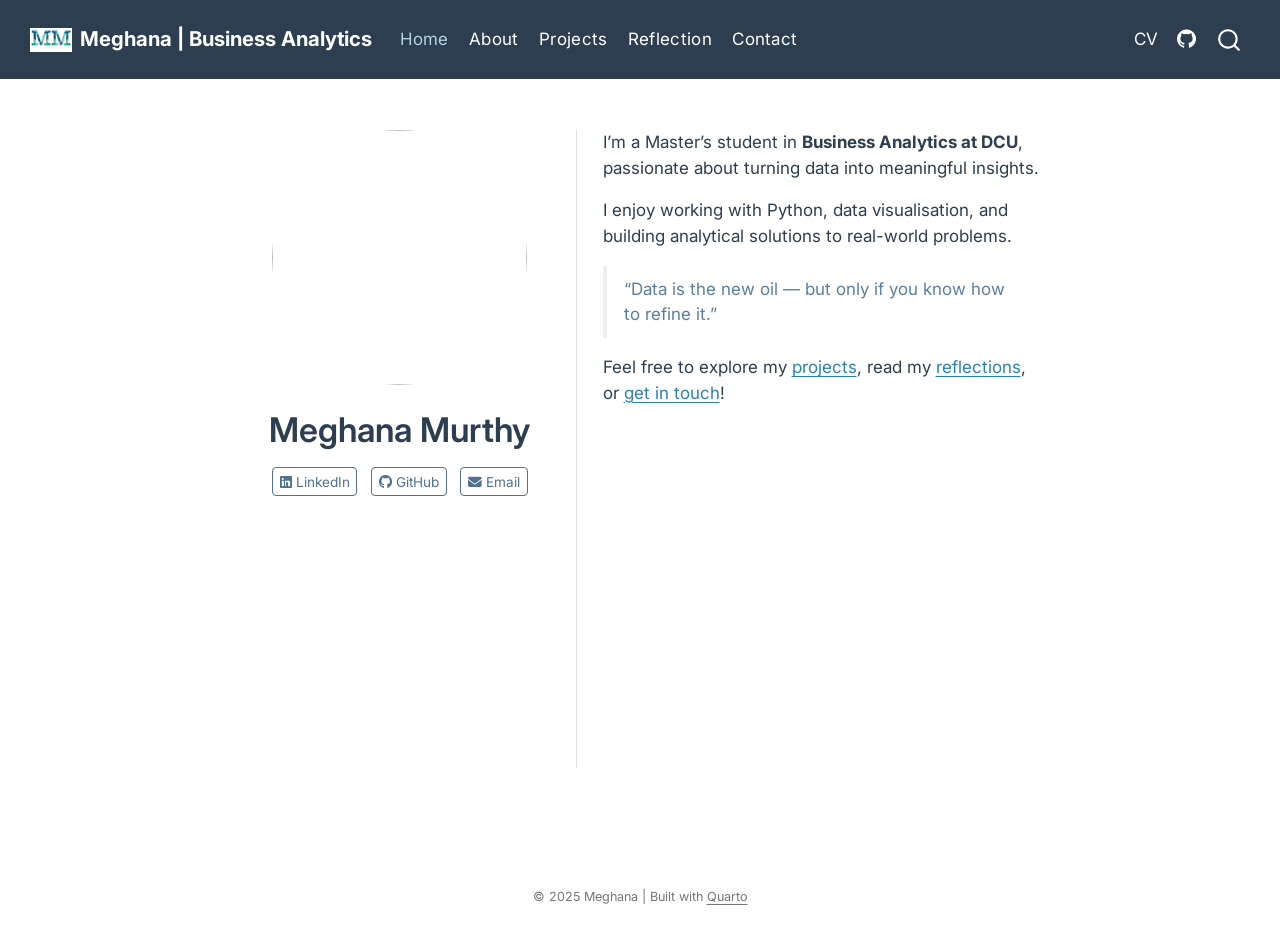
==== docs/index.html @ 77454683 "Initial commit: complete portfolio with all pages, projects, and styling" ====
<!DOCTYPE html>
<html xmlns="http://www.w3.org/1999/xhtml" lang="en" xml:lang="en"><head>

<meta charset="utf-8">
<meta name="generator" content="quarto-1.9.37">

<meta name="viewport" content="width=device-width, initial-scale=1.0, user-scalable=yes">


<title>Meghana Murthy – Meghana | Business Analytics</title>
<style>
/* Default styles provided by pandoc.
** See https://pandoc.org/MANUAL.html#variables-for-html for config info.
*/
code{white-space: pre-wrap;}
span.smallcaps{font-variant: small-caps;}
div.columns{display: flex; gap: min(4vw, 1.5em);}
div.column{flex: auto; overflow-x: auto;}
div.hanging-indent{margin-left: 1.5em; text-indent: -1.5em;}
ul.task-list{list-style: none;}
ul.task-list li input[type="checkbox"] {
  width: 0.8em;
  margin: 0 0.8em 0.2em -1em; /* quarto-specific, see https://github.com/quarto-dev/quarto-cli/issues/4556 */ 
  vertical-align: middle;
}
</style>


<script src="site_libs/quarto-nav/quarto-nav.js"></script>
<script src="site_libs/quarto-nav/headroom.min.js"></script>
<script src="site_libs/clipboard/clipboard.min.js"></script>
<script src="site_libs/quarto-search/autocomplete.umd.js"></script>
<script src="site_libs/quarto-search/fuse.min.js"></script>
<script src="site_libs/quarto-search/quarto-search.js"></script>
<meta name="quarto:offset" content="./">
<link href="./images/favicon.ico" rel="icon">
<script src="site_libs/quarto-html/quarto.js" type="module"></script>
<script src="site_libs/quarto-html/tabsets/tabsets.js" type="module"></script>
<script src="site_libs/quarto-html/popper.min.js"></script>
<script src="site_libs/quarto-html/tippy.umd.min.js"></script>
<link href="site_libs/quarto-html/tippy.css" rel="stylesheet">
<link href="site_libs/quarto-html/quarto-syntax-highlighting-7f8f88aac4f3542376d5c11b86a4c14d.css" rel="stylesheet" id="quarto-text-highlighting-styles">
<script src="site_libs/bootstrap/bootstrap.min.js"></script>
<link href="site_libs/bootstrap/bootstrap-icons.css" rel="stylesheet">
<link href="site_libs/bootstrap/bootstrap-043c8e33de3d40ff8c0d23d1499a5778.min.css" rel="stylesheet" append-hash="true" id="quarto-bootstrap" data-mode="light">
<link href="site_libs/quarto-contrib/fontawesome6-6.7.2/all.min.css" rel="stylesheet">
<link href="site_libs/quarto-contrib/fontawesome6-6.7.2/latex-fontsize.css" rel="stylesheet">
<script id="quarto-search-options" type="application/json">{
  "location": "navbar",
  "copy-button": false,
  "collapse-after": 3,
  "panel-placement": "end",
  "type": "overlay",
  "limit": 50,
  "keyboard-shortcut": [
    "f",
    "/",
    "s"
  ],
  "show-item-context": false,
  "language": {
    "search-no-results-text": "No results",
    "search-matching-documents-text": "matching documents",
    "search-copy-link-title": "Copy link to search",
    "search-hide-matches-text": "Hide additional matches",
    "search-more-match-text": "more match in this document",
    "search-more-matches-text": "more matches in this document",
    "search-clear-button-title": "Clear",
    "search-text-placeholder": "",
    "search-detached-cancel-button-title": "Cancel",
    "search-submit-button-title": "Submit",
    "search-label": "Search"
  }
}</script>


</head>

<body class="nav-fixed fullcontent quarto-light">

<div id="quarto-search-results"></div>
  <header id="quarto-header" class="headroom fixed-top">
    <nav class="navbar navbar-expand-lg " data-bs-theme="dark">
      <div class="navbar-container container-fluid">
      <div class="navbar-brand-container mx-auto">
    <a href="./index.html" class="navbar-brand navbar-brand-logo">
    <img src="./images/logo.png" alt="" class="navbar-logo light-content">
    <img src="./images/logo.png" alt="" class="navbar-logo dark-content">
    </a>
    <a class="navbar-brand" href="./index.html">
    <span class="navbar-title">Meghana | Business Analytics</span>
    </a>
  </div>
            <div id="quarto-search" class="" title="Search"></div>
          <button class="navbar-toggler" type="button" data-bs-toggle="collapse" data-bs-target="#navbarCollapse" aria-controls="navbarCollapse" role="menu" aria-expanded="false" aria-label="Toggle navigation" onclick="if (window.quartoToggleHeadroom) { window.quartoToggleHeadroom(); }">
  <span class="navbar-toggler-icon"></span>
</button>
          <div class="collapse navbar-collapse" id="navbarCollapse">
            <ul class="navbar-nav navbar-nav-scroll me-auto">
  <li class="nav-item">
    <a class="nav-link active" href="./index.html" aria-current="page"> 
<span class="menu-text">Home</span></a>
  </li>  
  <li class="nav-item">
    <a class="nav-link" href="./about.html"> 
<span class="menu-text">About</span></a>
  </li>  
  <li class="nav-item">
    <a class="nav-link" href="./projects/index.html"> 
<span class="menu-text">Projects</span></a>
  </li>  
  <li class="nav-item">
    <a class="nav-link" href="./reflection.html"> 
<span class="menu-text">Reflection</span></a>
  </li>  
  <li class="nav-item">
    <a class="nav-link" href="./contact.html"> 
<span class="menu-text">Contact</span></a>
  </li>  
</ul>
            <ul class="navbar-nav navbar-nav-scroll ms-auto">
  <li class="nav-item">
    <a class="nav-link" href="./cv/meghana-cv.pdf" target="_blank"> 
<span class="menu-text">CV</span></a>
  </li>  
  <li class="nav-item compact">
    <a class="nav-link" href="https://github.com/55megh" target="_blank"> <i class="bi bi-github" role="img">
</i> 
<span class="menu-text"></span></a>
  </li>  
</ul>
          </div> <!-- /navcollapse -->
            <div class="quarto-navbar-tools">
</div>
      </div> <!-- /container-fluid -->
    </nav>
</header>
<!-- content -->
<div id="quarto-content" class="quarto-container page-columns page-rows-contents page-layout-article page-navbar">
<!-- sidebar -->
<!-- margin-sidebar -->
    
<!-- main -->
<div class="quarto-about-trestles">
  <div class="about-entity">
    <img src="images/profile.jpg" class="about-image
  round " style="height: 15em; width: 15em;">
<header id="title-block-header" class="quarto-title-block default">
<div class="quarto-title">
<h1 class="title">Meghana Murthy</h1>
</div>
<div class="quarto-title-meta">
  </div>
</header>
    <div class="about-links">
  <a href="https://www.linkedin.com/in/meghana-v-murthy/" class="about-link" rel="" target="">
     <span class="about-link-text"><i class="fa-brands fa-linkedin" aria-label="linkedin"></i> LinkedIn</span>
  </a>
  <a href="https://github.com/55megh" class="about-link" rel="" target="">
     <span class="about-link-text"><i class="fa-brands fa-github" aria-label="github"></i> GitHub</span>
  </a>
  <a href="mailto:mvmeghana9@gmail.com" class="about-link" rel="" target="">
     <span class="about-link-text"><i class="fa-solid fa-envelope" aria-label="envelope"></i> Email</span>
  </a>
</div>
  </div>
  <div class="about-contents"><main class="content" id="quarto-document-content">
<p>I’m a Master’s student in <strong>Business Analytics at DCU</strong>, passionate about turning data into meaningful insights.</p>
<p>I enjoy working with Python, data visualisation, and building analytical solutions to real-world problems.</p>
<blockquote class="blockquote">
<p>“Data is the new oil — but only if you know how to refine it.”</p>
</blockquote>
<p>Feel free to explore my <a href="./projects/index.html">projects</a>, read my <a href="./reflection.html">reflections</a>, or <a href="./contact.html">get in touch</a>!</p>


</main></div>
</div>
 <!-- /main -->
<script id="quarto-html-after-body" type="application/javascript">
  window.document.addEventListener("DOMContentLoaded", function (event) {
    const isCodeAnnotation = (el) => {
      for (const clz of el.classList) {
        if (clz.startsWith('code-annotation-')) {                     
          return true;
        }
      }
      return false;
    }
    const onCopySuccess = function(e) {
      // button target
      const button = e.trigger;
      // don't keep focus
      button.blur();
      // flash "checked"
      button.classList.add('code-copy-button-checked');
      var currentTitle = button.getAttribute("title");
      button.setAttribute("title", "Copied!");
      let tooltip;
      if (window.bootstrap) {
        button.setAttribute("data-bs-toggle", "tooltip");
        button.setAttribute("data-bs-placement", "left");
        button.setAttribute("data-bs-title", "Copied!");
        tooltip = new bootstrap.Tooltip(button, 
          { trigger: "manual", 
            customClass: "code-copy-button-tooltip",
            offset: [0, -8]});
        tooltip.show();    
      }
      setTimeout(function() {
        if (tooltip) {
          tooltip.hide();
          button.removeAttribute("data-bs-title");
          button.removeAttribute("data-bs-toggle");
          button.removeAttribute("data-bs-placement");
        }
        button.setAttribute("title", currentTitle);
        button.classList.remove('code-copy-button-checked');
      }, 1000);
      // clear code selection
      e.clearSelection();
    }
    const getTextToCopy = function(trigger) {
      const outerScaffold = trigger.parentElement.cloneNode(true);
      const codeEl = outerScaffold.querySelector('code');
      for (const childEl of codeEl.children) {
        if (isCodeAnnotation(childEl)) {
          childEl.remove();
        }
      }
      return codeEl.innerText;
    }
    const clipboard = new window.ClipboardJS('.code-copy-button:not([data-in-quarto-modal])', {
      text: getTextToCopy
    });
    clipboard.on('success', onCopySuccess);
    if (window.document.getElementById('quarto-embedded-source-code-modal')) {
      const clipboardModal = new window.ClipboardJS('.code-copy-button[data-in-quarto-modal]', {
        text: getTextToCopy,
        container: window.document.getElementById('quarto-embedded-source-code-modal')
      });
      clipboardModal.on('success', onCopySuccess);
    }
      var localhostRegex = new RegExp(/^(?:http|https):\/\/localhost\:?[0-9]*\//);
      var mailtoRegex = new RegExp(/^mailto:/);
        var filterRegex = new RegExp('/' + window.location.host + '/');
      var isInternal = (href) => {
          return filterRegex.test(href) || localhostRegex.test(href) || mailtoRegex.test(href);
      }
      // Inspect non-navigation links and adorn them if external
     var links = window.document.querySelectorAll('a[href]:not(.nav-link):not(.navbar-brand):not(.toc-action):not(.sidebar-link):not(.sidebar-item-toggle):not(.pagination-link):not(.no-external):not([aria-hidden]):not(.dropdown-item):not(.quarto-navigation-tool):not(.about-link)');
      for (var i=0; i<links.length; i++) {
        const link = links[i];
        if (!isInternal(link.href)) {
          // undo the damage that might have been done by quarto-nav.js in the case of
          // links that we want to consider external
          if (link.dataset.originalHref !== undefined) {
            link.href = link.dataset.originalHref;
          }
        }
      }
    function tippyHover(el, contentFn, onTriggerFn, onUntriggerFn) {
      const config = {
        allowHTML: true,
        maxWidth: 500,
        delay: 100,
        arrow: false,
        appendTo: function(el) {
            return el.parentElement;
        },
        interactive: true,
        interactiveBorder: 10,
        theme: 'quarto',
        placement: 'bottom-start',
      };
      if (contentFn) {
        config.content = contentFn;
      }
      if (onTriggerFn) {
        config.onTrigger = onTriggerFn;
      }
      if (onUntriggerFn) {
        config.onUntrigger = onUntriggerFn;
      }
      window.tippy(el, config); 
    }
    const noterefs = window.document.querySelectorAll('a[role="doc-noteref"]');
    for (var i=0; i<noterefs.length; i++) {
      const ref = noterefs[i];
      tippyHover(ref, function() {
        // use id or data attribute instead here
        let href = ref.getAttribute('data-footnote-href') || ref.getAttribute('href');
        try { href = new URL(href).hash; } catch {}
        const id = href.replace(/^#\/?/, "");
        const note = window.document.getElementById(id);
        if (note) {
          return note.innerHTML;
        } else {
          return "";
        }
      });
    }
    const xrefs = window.document.querySelectorAll('a.quarto-xref');
    const processXRef = (id, note) => {
      // Strip column container classes
      const stripColumnClz = (el) => {
        el.classList.remove("page-full", "page-columns");
        if (el.children) {
          for (const child of el.children) {
            stripColumnClz(child);
          }
        }
      }
      stripColumnClz(note)
      if (id === null || id.startsWith('sec-')) {
        // Special case sections, only their first couple elements
        const container = document.createElement("div");
        if (note.children && note.children.length > 2) {
          container.appendChild(note.children[0].cloneNode(true));
          for (let i = 1; i < note.children.length; i++) {
            const child = note.children[i];
            if (child.tagName === "P" && child.innerText === "") {
              continue;
            } else {
              container.appendChild(child.cloneNode(true));
              break;
            }
          }
          if (window.Quarto?.typesetMath) {
            window.Quarto.typesetMath(container);
          }
          return container.innerHTML
        } else {
          if (window.Quarto?.typesetMath) {
            window.Quarto.typesetMath(note);
          }
          return note.innerHTML;
        }
      } else {
        // Remove any anchor links if they are present
        const anchorLink = note.querySelector('a.anchorjs-link');
        if (anchorLink) {
          anchorLink.remove();
        }
        if (window.Quarto?.typesetMath) {
          window.Quarto.typesetMath(note);
        }
        if (note.classList.contains("callout")) {
          return note.outerHTML;
        } else {
          return note.innerHTML;
        }
      }
    }
    for (var i=0; i<xrefs.length; i++) {
      const xref = xrefs[i];
      tippyHover(xref, undefined, function(instance) {
        instance.disable();
        let url = xref.getAttribute('href');
        let hash = undefined; 
        if (url.startsWith('#')) {
          hash = url;
        } else {
          try { hash = new URL(url).hash; } catch {}
        }
        if (hash) {
          const id = hash.replace(/^#\/?/, "");
          const note = window.document.getElementById(id);
          if (note !== null) {
            try {
              const html = processXRef(id, note.cloneNode(true));
              instance.setContent(html);
            } finally {
              instance.enable();
              instance.show();
            }
          } else {
            // See if we can fetch this
            fetch(url.split('#')[0])
            .then(res => res.text())
            .then(html => {
              const parser = new DOMParser();
              const htmlDoc = parser.parseFromString(html, "text/html");
              const note = htmlDoc.getElementById(id);
              if (note !== null) {
                const html = processXRef(id, note);
                instance.setContent(html);
              } 
            }).finally(() => {
              instance.enable();
              instance.show();
            });
          }
        } else {
          // See if we can fetch a full url (with no hash to target)
          // This is a special case and we should probably do some content thinning / targeting
          fetch(url)
          .then(res => res.text())
          .then(html => {
            const parser = new DOMParser();
            const htmlDoc = parser.parseFromString(html, "text/html");
            const note = htmlDoc.querySelector('main.content');
            if (note !== null) {
              // This should only happen for chapter cross references
              // (since there is no id in the URL)
              // remove the first header
              if (note.children.length > 0 && note.children[0].tagName === "HEADER") {
                note.children[0].remove();
              }
              const html = processXRef(null, note);
              instance.setContent(html);
            } 
          }).finally(() => {
            instance.enable();
            instance.show();
          });
        }
      }, function(instance) {
      });
    }
        let selectedAnnoteEl;
        const selectorForAnnotation = ( cell, annotation) => {
          let cellAttr = 'data-code-cell="' + cell + '"';
          let lineAttr = 'data-code-annotation="' +  annotation + '"';
          const selector = 'span[' + cellAttr + '][' + lineAttr + ']';
          return selector;
        }
        const selectCodeLines = (annoteEl) => {
          const doc = window.document;
          const targetCell = annoteEl.getAttribute("data-target-cell");
          const targetAnnotation = annoteEl.getAttribute("data-target-annotation");
          const annoteSpan = window.document.querySelector(selectorForAnnotation(targetCell, targetAnnotation));
          const lines = annoteSpan.getAttribute("data-code-lines").split(",");
          const lineIds = lines.map((line) => {
            return targetCell + "-" + line;
          })
          let top = null;
          let height = null;
          let parent = null;
          if (lineIds.length > 0) {
              //compute the position of the single el (top and bottom and make a div)
              const el = window.document.getElementById(lineIds[0]);
              top = el.offsetTop;
              height = el.offsetHeight;
              parent = el.parentElement.parentElement;
            if (lineIds.length > 1) {
              const lastEl = window.document.getElementById(lineIds[lineIds.length - 1]);
              const bottom = lastEl.offsetTop + lastEl.offsetHeight;
              height = bottom - top;
            }
            if (top !== null && height !== null && parent !== null) {
              // cook up a div (if necessary) and position it 
              let div = window.document.getElementById("code-annotation-line-highlight");
              if (div === null) {
                div = window.document.createElement("div");
                div.setAttribute("id", "code-annotation-line-highlight");
                div.style.position = 'absolute';
                parent.appendChild(div);
              }
              div.style.top = top - 2 + "px";
              div.style.height = height + 4 + "px";
              div.style.left = 0;
              let gutterDiv = window.document.getElementById("code-annotation-line-highlight-gutter");
              if (gutterDiv === null) {
                gutterDiv = window.document.createElement("div");
                gutterDiv.setAttribute("id", "code-annotation-line-highlight-gutter");
                gutterDiv.style.position = 'absolute';
                const codeCell = window.document.getElementById(targetCell);
                const gutter = codeCell.querySelector('.code-annotation-gutter');
                gutter.appendChild(gutterDiv);
              }
              gutterDiv.style.top = top - 2 + "px";
              gutterDiv.style.height = height + 4 + "px";
            }
            selectedAnnoteEl = annoteEl;
          }
        };
        const unselectCodeLines = () => {
          const elementsIds = ["code-annotation-line-highlight", "code-annotation-line-highlight-gutter"];
          elementsIds.forEach((elId) => {
            const div = window.document.getElementById(elId);
            if (div) {
              div.remove();
            }
          });
          selectedAnnoteEl = undefined;
        };
          // Handle positioning of the toggle
      window.addEventListener(
        "resize",
        throttle(() => {
          elRect = undefined;
          if (selectedAnnoteEl) {
            selectCodeLines(selectedAnnoteEl);
          }
        }, 10)
      );
      function throttle(fn, ms) {
      let throttle = false;
      let timer;
        return (...args) => {
          if(!throttle) { // first call gets through
              fn.apply(this, args);
              throttle = true;
          } else { // all the others get throttled
              if(timer) clearTimeout(timer); // cancel #2
              timer = setTimeout(() => {
                fn.apply(this, args);
                timer = throttle = false;
              }, ms);
          }
        };
      }
        // Attach click handler to the DT
        const annoteDls = window.document.querySelectorAll('dt[data-target-cell]');
        for (const annoteDlNode of annoteDls) {
          annoteDlNode.addEventListener('click', (event) => {
            const clickedEl = event.target;
            if (clickedEl !== selectedAnnoteEl) {
              unselectCodeLines();
              const activeEl = window.document.querySelector('dt[data-target-cell].code-annotation-active');
              if (activeEl) {
                activeEl.classList.remove('code-annotation-active');
              }
              selectCodeLines(clickedEl);
              clickedEl.classList.add('code-annotation-active');
            } else {
              // Unselect the line
              unselectCodeLines();
              clickedEl.classList.remove('code-annotation-active');
            }
          });
        }
    const findCites = (el) => {
      const parentEl = el.parentElement;
      if (parentEl) {
        const cites = parentEl.dataset.cites;
        if (cites) {
          return {
            el,
            cites: cites.split(' ')
          };
        } else {
          return findCites(el.parentElement)
        }
      } else {
        return undefined;
      }
    };
    var bibliorefs = window.document.querySelectorAll('a[role="doc-biblioref"]');
    for (var i=0; i<bibliorefs.length; i++) {
      const ref = bibliorefs[i];
      const citeInfo = findCites(ref);
      if (citeInfo) {
        tippyHover(citeInfo.el, function() {
          var popup = window.document.createElement('div');
          citeInfo.cites.forEach(function(cite) {
            var citeDiv = window.document.createElement('div');
            citeDiv.classList.add('hanging-indent');
            citeDiv.classList.add('csl-entry');
            var biblioDiv = window.document.getElementById('ref-' + cite);
            if (biblioDiv) {
              citeDiv.innerHTML = biblioDiv.innerHTML;
            }
            popup.appendChild(citeDiv);
          });
          return popup.innerHTML;
        });
      }
    }
  });
  </script>
</div> <!-- /content -->
<footer class="footer">
  <div class="nav-footer">
    <div class="nav-footer-left">
      &nbsp;
    </div>   
    <div class="nav-footer-center">
<p>© 2025 Meghana | Built with <a href="https://quarto.org">Quarto</a></p>
</div>
    <div class="nav-footer-right">
      &nbsp;
    </div>
  </div>
</footer>




</body></html>
---- docs/site_libs/quarto-html/tippy.css ----
.tippy-box[data-animation=fade][data-state=hidden]{opacity:0}[data-tippy-root]{max-width:calc(100vw - 10px)}.tippy-box{position:relative;background-color:#333;color:#fff;border-radius:4px;font-size:14px;line-height:1.4;white-space:normal;outline:0;transition-property:transform,visibility,opacity}.tippy-box[data-placement^=top]>.tippy-arrow{bottom:0}.tippy-box[data-placement^=top]>.tippy-arrow:before{bottom:-7px;left:0;border-width:8px 8px 0;border-top-color:initial;transform-origin:center top}.tippy-box[data-placement^=bottom]>.tippy-arrow{top:0}.tippy-box[data-placement^=bottom]>.tippy-arrow:before{top:-7px;left:0;border-width:0 8px 8px;border-bottom-color:initial;transform-origin:center bottom}.tippy-box[data-placement^=left]>.tippy-arrow{right:0}.tippy-box[data-placement^=left]>.tippy-arrow:before{border-width:8px 0 8px 8px;border-left-color:initial;right:-7px;transform-origin:center left}.tippy-box[data-placement^=right]>.tippy-arrow{left:0}.tippy-box[data-placement^=right]>.tippy-arrow:before{left:-7px;border-width:8px 8px 8px 0;border-right-color:initial;transform-origin:center right}.tippy-box[data-inertia][data-state=visible]{transition-timing-function:cubic-bezier(.54,1.5,.38,1.11)}.tippy-arrow{width:16px;height:16px;color:#333}.tippy-arrow:before{content:"";position:absolute;border-color:transparent;border-style:solid}.tippy-content{position:relative;padding:5px 9px;z-index:1}
---- docs/site_libs/quarto-contrib/fontawesome6-6.7.2/latex-fontsize.css ----
.fa-tiny {
  font-size: 0.5em;
}
.fa-scriptsize {
  font-size: 0.7em;
}
.fa-footnotesize {
  font-size: 0.8em;
}
.fa-small {
  font-size: 0.9em;
}
.fa-normalsize {
  font-size: 1em;
}
.fa-large {
  font-size: 1.2em;
}
.fa-Large {
  font-size: 1.5em;
}
.fa-LARGE {
  font-size: 1.75em;
}
.fa-huge {
  font-size: 2em;
}
.fa-Huge {
  font-size: 2.5em;
}
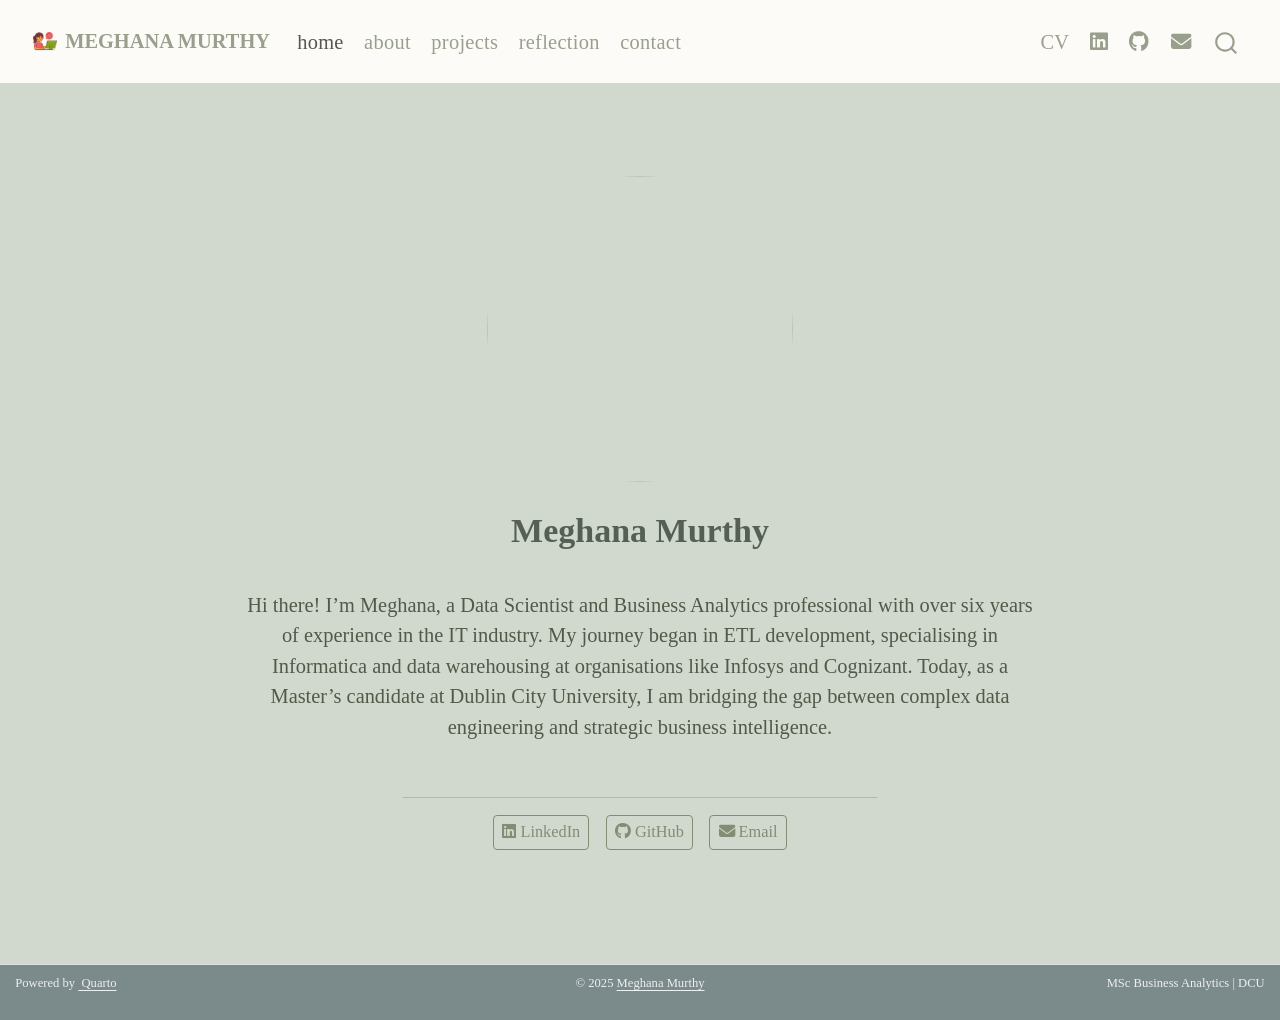
==== commit 71cf7d65: "Add personal reflection content and polish about page for submission" ====
--- a/docs/index.html
+++ b/docs/index.html
@@ -7,7 +7,7 @@
 <meta name="viewport" content="width=device-width, initial-scale=1.0, user-scalable=yes">
 
 
-<title>Meghana Murthy – Meghana | Business Analytics</title>
+<title>Meghana Murthy – MEGHANA MURTHY</title>
 <style>
 /* Default styles provided by pandoc.
 ** See https://pandoc.org/MANUAL.html#variables-for-html for config info.
@@ -39,10 +39,10 @@
 <script src="site_libs/quarto-html/popper.min.js"></script>
 <script src="site_libs/quarto-html/tippy.umd.min.js"></script>
 <link href="site_libs/quarto-html/tippy.css" rel="stylesheet">
-<link href="site_libs/quarto-html/quarto-syntax-highlighting-7f8f88aac4f3542376d5c11b86a4c14d.css" rel="stylesheet" id="quarto-text-highlighting-styles">
+<link href="site_libs/quarto-html/quarto-syntax-highlighting-acf12a64177840b8d86f2d4f01b2e9fb.css" rel="stylesheet" id="quarto-text-highlighting-styles">
 <script src="site_libs/bootstrap/bootstrap.min.js"></script>
 <link href="site_libs/bootstrap/bootstrap-icons.css" rel="stylesheet">
-<link href="site_libs/bootstrap/bootstrap-043c8e33de3d40ff8c0d23d1499a5778.min.css" rel="stylesheet" append-hash="true" id="quarto-bootstrap" data-mode="light">
+<link href="site_libs/bootstrap/bootstrap-42da3ec78090528bdaabc72ccdeb7944.min.css" rel="stylesheet" append-hash="true" id="quarto-bootstrap" data-mode="light">
 <link href="site_libs/quarto-contrib/fontawesome6-6.7.2/all.min.css" rel="stylesheet">
 <link href="site_libs/quarto-contrib/fontawesome6-6.7.2/latex-fontsize.css" rel="stylesheet">
 <script id="quarto-search-options" type="application/json">{
@@ -74,6 +74,8 @@
 }</script>
 
 
+<meta property="og:title" content="Meghana Murthy – MEGHANA MURTHY">
+<meta property="og:site_name" content="MEGHANA MURTHY">
 </head>
 
 <body class="nav-fixed fullcontent quarto-light">
@@ -84,11 +86,11 @@
       <div class="navbar-container container-fluid">
       <div class="navbar-brand-container mx-auto">
     <a href="./index.html" class="navbar-brand navbar-brand-logo">
-    <img src="./images/logo.png" alt="" class="navbar-logo light-content">
-    <img src="./images/logo.png" alt="" class="navbar-logo dark-content">
+    <img src="./images/logo.png" alt="Meghana Murthy logo" class="navbar-logo light-content">
+    <img src="./images/logo.png" alt="Meghana Murthy logo" class="navbar-logo dark-content">
     </a>
     <a class="navbar-brand" href="./index.html">
-    <span class="navbar-title">Meghana | Business Analytics</span>
+    <span class="navbar-title">MEGHANA MURTHY</span>
     </a>
   </div>
             <div id="quarto-search" class="" title="Search"></div>
@@ -99,23 +101,23 @@
             <ul class="navbar-nav navbar-nav-scroll me-auto">
   <li class="nav-item">
     <a class="nav-link active" href="./index.html" aria-current="page"> 
-<span class="menu-text">Home</span></a>
+<span class="menu-text">home</span></a>
   </li>  
   <li class="nav-item">
     <a class="nav-link" href="./about.html"> 
-<span class="menu-text">About</span></a>
+<span class="menu-text">about</span></a>
   </li>  
   <li class="nav-item">
     <a class="nav-link" href="./projects/index.html"> 
-<span class="menu-text">Projects</span></a>
+<span class="menu-text">projects</span></a>
   </li>  
   <li class="nav-item">
     <a class="nav-link" href="./reflection.html"> 
-<span class="menu-text">Reflection</span></a>
+<span class="menu-text">reflection</span></a>
   </li>  
   <li class="nav-item">
     <a class="nav-link" href="./contact.html"> 
-<span class="menu-text">Contact</span></a>
+<span class="menu-text">contact</span></a>
   </li>  
 </ul>
             <ul class="navbar-nav navbar-nav-scroll ms-auto">
@@ -123,10 +125,17 @@
     <a class="nav-link" href="./cv/meghana-cv.pdf" target="_blank"> 
 <span class="menu-text">CV</span></a>
   </li>  
-  <li class="nav-item compact">
-    <a class="nav-link" href="https://github.com/55megh" target="_blank"> <i class="bi bi-github" role="img">
-</i> 
-<span class="menu-text"></span></a>
+  <li class="nav-item">
+    <a class="nav-link" href="https://www.linkedin.com/in/meghana-v-murthy/" target="_blank"> 
+<span class="menu-text"><i class="fa-brands fa-linkedin" aria-label="linkedin"></i></span></a>
+  </li>  
+  <li class="nav-item">
+    <a class="nav-link" href="https://github.com/55megh" target="_blank"> 
+<span class="menu-text"><i class="fa-brands fa-github" aria-label="github"></i></span></a>
+  </li>  
+  <li class="nav-item">
+    <a class="nav-link" href="mailto:mvmeghana9@gmail.com"> 
+<span class="menu-text"><i class="fa-solid fa-envelope" aria-label="envelope"></i></span></a>
   </li>  
 </ul>
           </div> <!-- /navcollapse -->
@@ -141,39 +150,34 @@
 <!-- margin-sidebar -->
     
 <!-- main -->
-<div class="quarto-about-trestles">
-  <div class="about-entity">
-    <img src="images/profile.jpg" class="about-image
+<div class="quarto-about-jolla">
+  <img src="images/profile.jpg" class="about-image
   round " style="height: 15em; width: 15em;">
-<header id="title-block-header" class="quarto-title-block default">
+ <header id="title-block-header" class="quarto-title-block default">
 <div class="quarto-title">
 <h1 class="title">Meghana Murthy</h1>
 </div>
 <div class="quarto-title-meta">
   </div>
-</header>
-    <div class="about-links">
-  <a href="https://www.linkedin.com/in/meghana-v-murthy/" class="about-link" rel="" target="">
+</header><main class="content" id="quarto-document-content">
+<div id="bio">
+<p>Hi there! I’m Meghana, a Data Scientist and Business Analytics professional with over six years of experience in the IT industry. My journey began in ETL development, specialising in Informatica and data warehousing at organisations like Infosys and Cognizant. Today, as a Master’s candidate at Dublin City University, I am bridging the gap between complex data engineering and strategic business intelligence.</p>
+</div>
+
+
+<a onclick="window.scrollTo(0, 0); return false;" role="button" id="quarto-back-to-top"><i class="bi bi-arrow-up"></i> Back to top</a></main> 
+  <hr class="about-sep">
+   <div class="about-links">
+  <a href="https://www.linkedin.com/in/meghana-v-murthy/" class="about-link" rel="" target="_blank">
      <span class="about-link-text"><i class="fa-brands fa-linkedin" aria-label="linkedin"></i> LinkedIn</span>
   </a>
-  <a href="https://github.com/55megh" class="about-link" rel="" target="">
+  <a href="https://github.com/55megh" class="about-link" rel="" target="_blank">
      <span class="about-link-text"><i class="fa-brands fa-github" aria-label="github"></i> GitHub</span>
   </a>
   <a href="mailto:mvmeghana9@gmail.com" class="about-link" rel="" target="">
      <span class="about-link-text"><i class="fa-solid fa-envelope" aria-label="envelope"></i> Email</span>
   </a>
 </div>
-  </div>
-  <div class="about-contents"><main class="content" id="quarto-document-content">
-<p>I’m a Master’s student in <strong>Business Analytics at DCU</strong>, passionate about turning data into meaningful insights.</p>
-<p>I enjoy working with Python, data visualisation, and building analytical solutions to real-world problems.</p>
-<blockquote class="blockquote">
-<p>“Data is the new oil — but only if you know how to refine it.”</p>
-</blockquote>
-<p>Feel free to explore my <a href="./projects/index.html">projects</a>, read my <a href="./reflection.html">reflections</a>, or <a href="./contact.html">get in touch</a>!</p>
-
-
-</main></div>
 </div>
  <!-- /main -->
 <script id="quarto-html-after-body" type="application/javascript">
@@ -242,7 +246,7 @@
     }
       var localhostRegex = new RegExp(/^(?:http|https):\/\/localhost\:?[0-9]*\//);
       var mailtoRegex = new RegExp(/^mailto:/);
-        var filterRegex = new RegExp('/' + window.location.host + '/');
+        var filterRegex = new RegExp("https:\/\/55megh\.github\.io\/my-portfolio");
       var isInternal = (href) => {
           return filterRegex.test(href) || localhostRegex.test(href) || mailtoRegex.test(href);
       }
@@ -256,6 +260,11 @@
           if (link.dataset.originalHref !== undefined) {
             link.href = link.dataset.originalHref;
           }
+            // target, if specified
+            link.setAttribute("target", "_blank");
+            if (link.getAttribute("rel") === null) {
+              link.setAttribute("rel", "noopener");
+            }
         }
       }
     function tippyHover(el, contentFn, onTriggerFn, onUntriggerFn) {
@@ -573,14 +582,14 @@
 <footer class="footer">
   <div class="nav-footer">
     <div class="nav-footer-left">
-      &nbsp;
-    </div>   
+<p>Powered by <a href="https://quarto.org" target="_blank"><i class="fa-brands fa-quarto" aria-label="quarto"></i> Quarto</a></p>
+</div>   
     <div class="nav-footer-center">
-<p>© 2025 Meghana | Built with <a href="https://quarto.org">Quarto</a></p>
+<p>© 2025 <a href="https://55megh.github.io/my-portfolio" target="_blank">Meghana Murthy</a></p>
 </div>
     <div class="nav-footer-right">
-      &nbsp;
-    </div>
+<p>MSc Business Analytics | DCU</p>
+</div>
   </div>
 </footer>
 
--- a/docs/site_libs/quarto-html/quarto-syntax-highlighting-acf12a64177840b8d86f2d4f01b2e9fb.css
+++ b/docs/site_libs/quarto-html/quarto-syntax-highlighting-acf12a64177840b8d86f2d4f01b2e9fb.css
@@ -0,0 +1,210 @@
+/* quarto syntax highlight colors */
+:root {
+  --quarto-hl-al-color: #ff5555;
+  --quarto-hl-an-color: #6a737d;
+  --quarto-hl-at-color: #d73a49;
+  --quarto-hl-bn-color: #005cc5;
+  --quarto-hl-bu-color: #d73a49;
+  --quarto-hl-ch-color: #032f62;
+  --quarto-hl-co-color: #6a737d;
+  --quarto-hl-cv-color: #6a737d;
+  --quarto-hl-cn-color: #005cc5;
+  --quarto-hl-cf-color: #d73a49;
+  --quarto-hl-dt-color: #d73a49;
+  --quarto-hl-dv-color: #005cc5;
+  --quarto-hl-do-color: #6a737d;
+  --quarto-hl-er-color: #ff5555;
+  --quarto-hl-ex-color: #d73a49;
+  --quarto-hl-fl-color: #005cc5;
+  --quarto-hl-fu-color: #6f42c1;
+  --quarto-hl-im-color: #032f62;
+  --quarto-hl-in-color: #6a737d;
+  --quarto-hl-kw-color: #d73a49;
+  --quarto-hl-op-color: #24292e;
+  --quarto-hl-pp-color: #d73a49;
+  --quarto-hl-re-color: #6a737d;
+  --quarto-hl-sc-color: #005cc5;
+  --quarto-hl-ss-color: #032f62;
+  --quarto-hl-st-color: #032f62;
+  --quarto-hl-va-color: #e36209;
+  --quarto-hl-vs-color: #032f62;
+  --quarto-hl-wa-color: #ff5555;
+}
+
+/* other quarto variables */
+:root {
+  --quarto-font-monospace: SFMono-Regular, Menlo, Monaco, Consolas, "Liberation Mono", "Courier New", monospace;
+}
+
+/* syntax highlight based on Pandoc's rules */
+pre > code.sourceCode > span {
+  color: #24292e;
+}
+
+code.sourceCode > span {
+  color: #24292e;
+}
+
+div.sourceCode,
+div.sourceCode pre.sourceCode {
+  color: #24292e;
+}
+
+/* Normal */
+code span {
+  color: #24292e;
+}
+
+/* Alert */
+code span.al {
+  font-weight: bold;
+  color: #ff5555;
+}
+
+/* Annotation */
+code span.an {
+  color: #6a737d;
+}
+
+/* Attribute */
+code span.at {
+  color: #d73a49;
+}
+
+/* BaseN */
+code span.bn {
+  color: #005cc5;
+}
+
+/* BuiltIn */
+code span.bu {
+  color: #d73a49;
+}
+
+/* ControlFlow */
+code span.cf {
+  color: #d73a49;
+}
+
+/* Char */
+code span.ch {
+  color: #032f62;
+}
+
+/* Constant */
+code span.cn {
+  color: #005cc5;
+}
+
+/* Comment */
+code span.co {
+  color: #6a737d;
+}
+
+/* CommentVar */
+code span.cv {
+  color: #6a737d;
+}
+
+/* Documentation */
+code span.do {
+  color: #6a737d;
+}
+
+/* DataType */
+code span.dt {
+  color: #d73a49;
+}
+
+/* DecVal */
+code span.dv {
+  color: #005cc5;
+}
+
+/* Error */
+code span.er {
+  color: #ff5555;
+  text-decoration: underline;
+}
+
+/* Extension */
+code span.ex {
+  font-weight: bold;
+  color: #d73a49;
+}
+
+/* Float */
+code span.fl {
+  color: #005cc5;
+}
+
+/* Function */
+code span.fu {
+  color: #6f42c1;
+}
+
+/* Import */
+code span.im {
+  color: #032f62;
+}
+
+/* Information */
+code span.in {
+  color: #6a737d;
+}
+
+/* Keyword */
+code span.kw {
+  color: #d73a49;
+}
+
+/* Operator */
+code span.op {
+  color: #24292e;
+}
+
+/* Preprocessor */
+code span.pp {
+  color: #d73a49;
+}
+
+/* RegionMarker */
+code span.re {
+  color: #6a737d;
+}
+
+/* SpecialChar */
+code span.sc {
+  color: #005cc5;
+}
+
+/* SpecialString */
+code span.ss {
+  color: #032f62;
+}
+
+/* String */
+code span.st {
+  color: #032f62;
+}
+
+/* Variable */
+code span.va {
+  color: #e36209;
+}
+
+/* VerbatimString */
+code span.vs {
+  color: #032f62;
+}
+
+/* Warning */
+code span.wa {
+  color: #ff5555;
+}
+
+.prevent-inlining {
+  content: "</";
+}
+
+/*# sourceMappingURL=e41d78b1f7017e44483b7fefd7a010af.css.map */
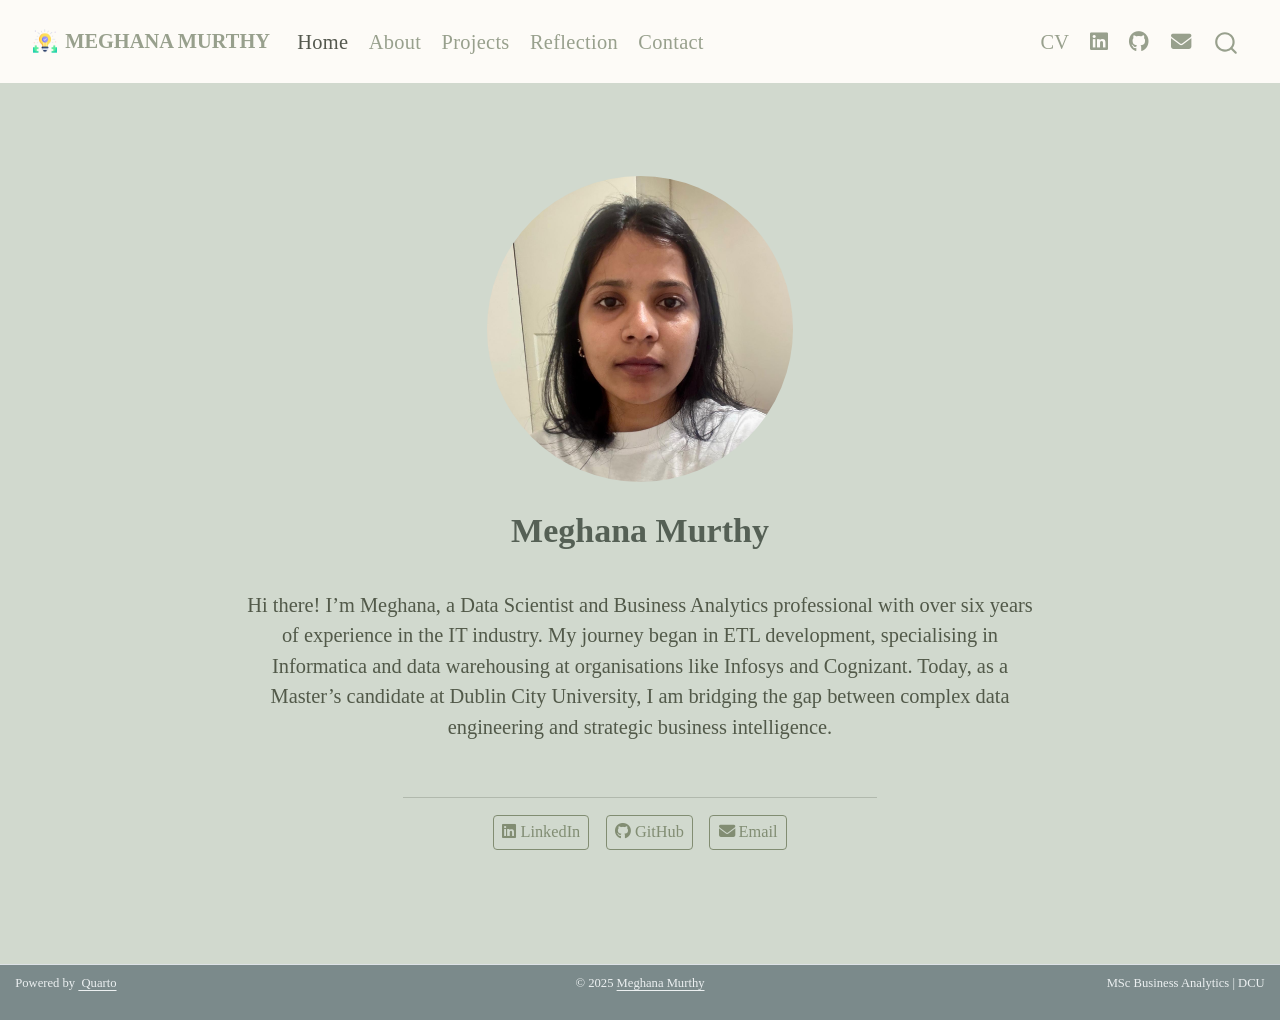
==== commit 15457c02: "Fix contact and reflection pages rendering correctly as HTML" ====
--- a/docs/index.html
+++ b/docs/index.html
@@ -101,23 +101,23 @@
             <ul class="navbar-nav navbar-nav-scroll me-auto">
   <li class="nav-item">
     <a class="nav-link active" href="./index.html" aria-current="page"> 
-<span class="menu-text">home</span></a>
+<span class="menu-text">Home</span></a>
   </li>  
   <li class="nav-item">
     <a class="nav-link" href="./about.html"> 
-<span class="menu-text">about</span></a>
+<span class="menu-text">About</span></a>
   </li>  
   <li class="nav-item">
     <a class="nav-link" href="./projects/index.html"> 
-<span class="menu-text">projects</span></a>
+<span class="menu-text">Projects</span></a>
   </li>  
   <li class="nav-item">
     <a class="nav-link" href="./reflection.html"> 
-<span class="menu-text">reflection</span></a>
+<span class="menu-text">Reflection</span></a>
   </li>  
   <li class="nav-item">
     <a class="nav-link" href="./contact.html"> 
-<span class="menu-text">contact</span></a>
+<span class="menu-text">Contact</span></a>
   </li>  
 </ul>
             <ul class="navbar-nav navbar-nav-scroll ms-auto">
